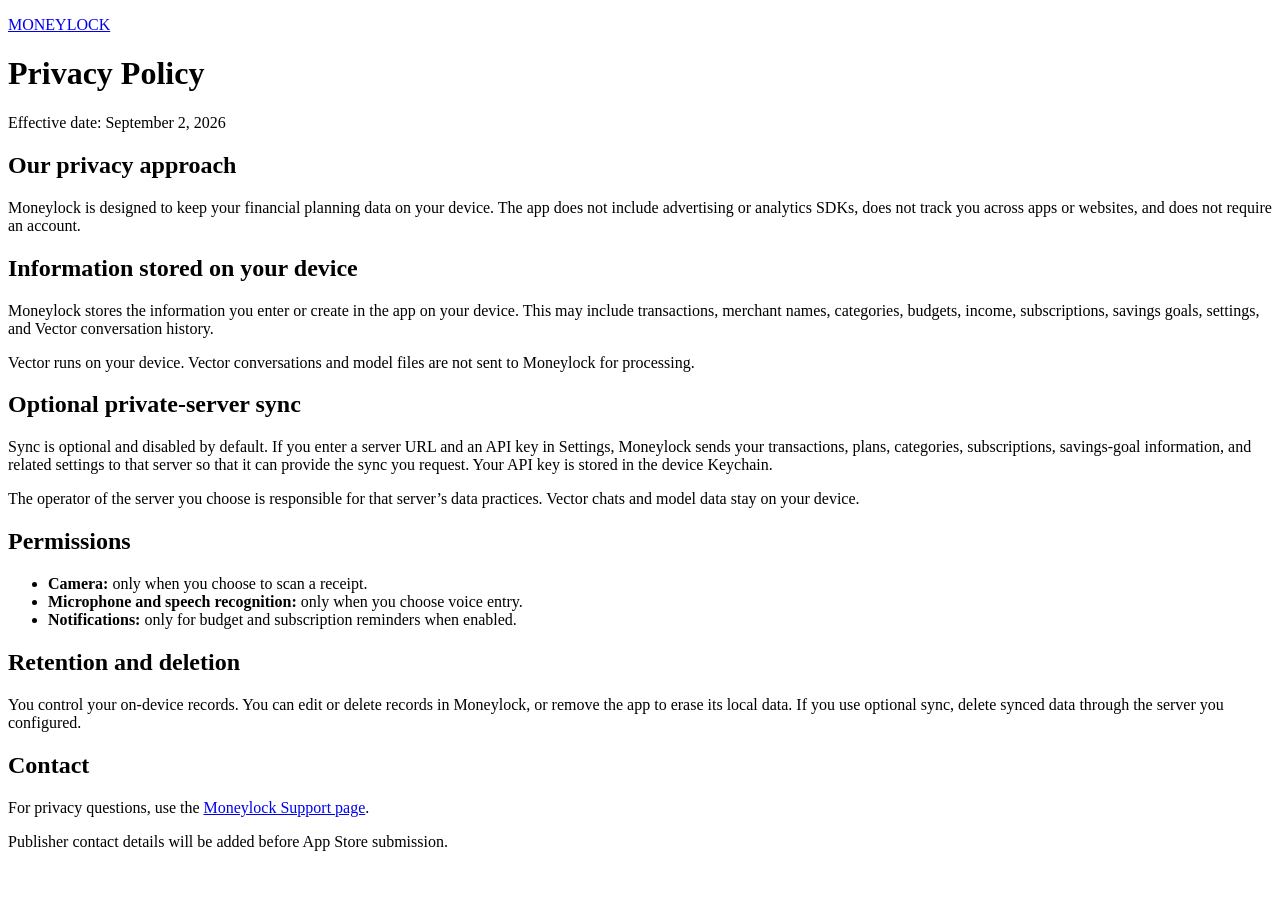
==== store-site/privacy.html @ d82b751c "docs: publish Moneylock privacy and support site" ====
<!doctype html>
<html lang="en">
  <head>
    <meta charset="utf-8" />
    <meta name="viewport" content="width=device-width, initial-scale=1" />
    <meta name="description" content="Moneylock Privacy Policy." />
    <title>Privacy Policy — Moneylock</title>
    <link rel="stylesheet" href="/styles.css" />
  </head>
  <body>
    <main>
      <p class="eyebrow"><a href="/">MONEYLOCK</a></p>
      <h1>Privacy Policy</h1>
      <p class="muted">Effective date: September 2, 2026</p>

      <h2>Our privacy approach</h2>
      <p>
        Moneylock is designed to keep your financial planning data on your device.
        The app does not include advertising or analytics SDKs, does not track you
        across apps or websites, and does not require an account.
      </p>

      <h2>Information stored on your device</h2>
      <p>
        Moneylock stores the information you enter or create in the app on your
        device. This may include transactions, merchant names, categories, budgets,
        income, subscriptions, savings goals, settings, and Vector conversation
        history.
      </p>
      <p>
        Vector runs on your device. Vector conversations and model files are not
        sent to Moneylock for processing.
      </p>

      <h2>Optional private-server sync</h2>
      <p>
        Sync is optional and disabled by default. If you enter a server URL and an
        API key in Settings, Moneylock sends your transactions, plans, categories,
        subscriptions, savings-goal information, and related settings to that server
        so that it can provide the sync you request. Your API key is stored in the
        device Keychain.
      </p>
      <p>
        The operator of the server you choose is responsible for that server’s data
        practices. Vector chats and model data stay on your device.
      </p>

      <h2>Permissions</h2>
      <ul>
        <li><strong>Camera:</strong> only when you choose to scan a receipt.</li>
        <li><strong>Microphone and speech recognition:</strong> only when you choose voice entry.</li>
        <li><strong>Notifications:</strong> only for budget and subscription reminders when enabled.</li>
      </ul>

      <h2>Retention and deletion</h2>
      <p>
        You control your on-device records. You can edit or delete records in
        Moneylock, or remove the app to erase its local data. If you use optional
        sync, delete synced data through the server you configured.
      </p>

      <h2>Contact</h2>
      <p>
        For privacy questions, use the <a href="/support">Moneylock Support page</a>.
      </p>
      <p class="notice">
        Publisher contact details will be added before App Store submission.
      </p>
    </main>
  </body>
</html>
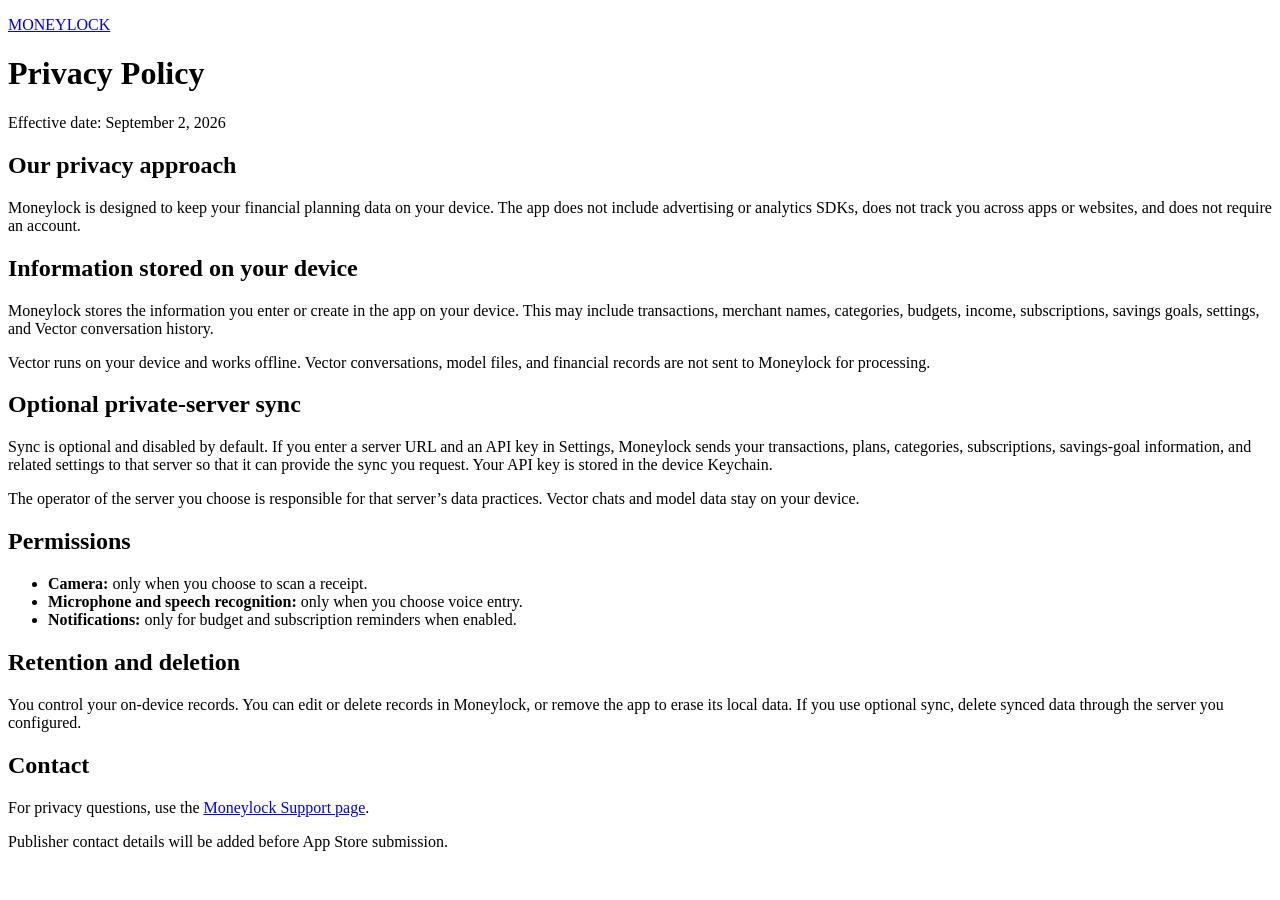
==== commit 9f952b5c: "docs: emphasize local AI and privacy" ====
--- a/store-site/privacy.html
+++ b/store-site/privacy.html
@@ -28,8 +28,8 @@
         history.
       </p>
       <p>
-        Vector runs on your device. Vector conversations and model files are not
-        sent to Moneylock for processing.
+        Vector runs on your device and works offline. Vector conversations, model
+        files, and financial records are not sent to Moneylock for processing.
       </p>
 
       <h2>Optional private-server sync</h2>
